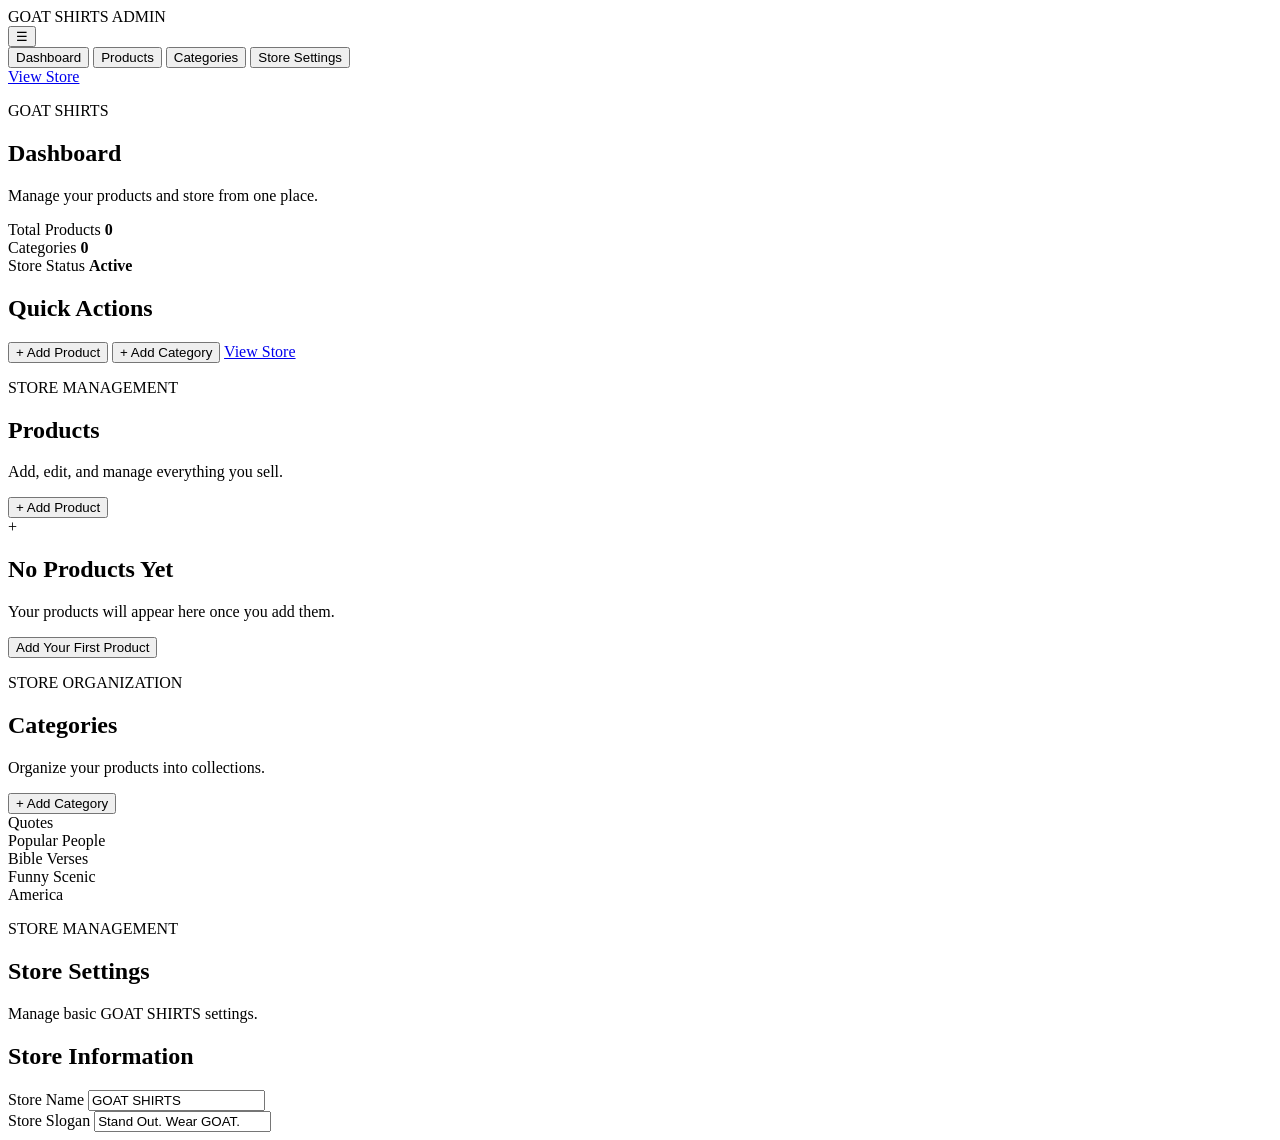
==== admin.html @ afde9be7 "Create admin.html" ====
<!DOCTYPE html>
<html lang="en">
<head>
    <meta charset="UTF-8">
    <meta name="viewport" content="width=device-width, initial-scale=1.0">

    <title>Admin | GOAT SHIRTS</title>

    <link rel="stylesheet" href="admin.css">
</head>

<body>

    <!-- ADMIN HEADER -->
    <header class="admin-header">

        <div class="admin-logo">
            GOAT SHIRTS
            <span>ADMIN</span>
        </div>

        <button class="menu-button" id="menuButton">
            ☰
        </button>

    </header>


    <!-- ADMIN LAYOUT -->
    <div class="admin-layout">

        <!-- SIDEBAR -->
        <aside class="sidebar" id="sidebar">

            <nav>

                <button class="nav-item active" data-section="dashboard">
                    Dashboard
                </button>

                <button class="nav-item" data-section="products">
                    Products
                </button>

                <button class="nav-item" data-section="categories">
                    Categories
                </button>

                <button class="nav-item" data-section="settings">
                    Store Settings
                </button>

            </nav>

            <div class="sidebar-bottom">
                <a href="index.html">
                    View Store
                </a>
            </div>

        </aside>


        <!-- MAIN CONTENT -->
        <main class="admin-content">


            <!-- DASHBOARD -->
            <section id="dashboard" class="admin-section active">

                <div class="section-heading">
                    <div>
                        <p class="eyebrow">GOAT SHIRTS</p>
                        <h1>Dashboard</h1>
                        <p>
                            Manage your products and store from one place.
                        </p>
                    </div>
                </div>


                <!-- STAT CARDS -->
                <div class="stats-grid">

                    <div class="stat-card">
                        <span>Total Products</span>
                        <strong id="totalProducts">
                            0
                        </strong>
                    </div>

                    <div class="stat-card">
                        <span>Categories</span>
                        <strong id="totalCategories">
                            0
                        </strong>
                    </div>

                    <div class="stat-card">
                        <span>Store Status</span>
                        <strong class="status">
                            Active
                        </strong>
                    </div>

                </div>


                <!-- QUICK ACTIONS -->
                <div class="admin-card">

                    <h2>Quick Actions</h2>

                    <div class="quick-actions">

                        <button
                            class="action-button"
                            data-section-button="products">
                            + Add Product
                        </button>

                        <button
                            class="action-button"
                            data-section-button="categories">
                            + Add Category
                        </button>

                        <a
                            href="index.html"
                            class="action-button secondary">
                            View Store
                        </a>

                    </div>

                </div>

            </section>


            <!-- PRODUCTS -->
            <section id="products" class="admin-section">

                <div class="section-heading">

                    <div>
                        <p class="eyebrow">STORE MANAGEMENT</p>
                        <h1>Products</h1>
                        <p>
                            Add, edit, and manage everything you sell.
                        </p>
                    </div>

                    <button
                        class="primary-button"
                        id="addProductButton">
                        + Add Product
                    </button>

                </div>


                <div class="admin-card">

                    <div class="empty-state">

                        <div class="empty-icon">
                            +
                        </div>

                        <h2>No Products Yet</h2>

                        <p>
                            Your products will appear here once you
                            add them.
                        </p>

                        <button
                            class="primary-button"
                            id="emptyAddProductButton">
                            Add Your First Product
                        </button>

                    </div>

                </div>

            </section>


            <!-- CATEGORIES -->
            <section id="categories" class="admin-section">

                <div class="section-heading">

                    <div>
                        <p class="eyebrow">STORE ORGANIZATION</p>
                        <h1>Categories</h1>
                        <p>
                            Organize your products into collections.
                        </p>
                    </div>

                    <button
                        class="primary-button">
                        + Add Category
                    </button>

                </div>


                <div class="admin-card">

                    <div class="category-list">

                        <div class="category-item">
                            <span>Quotes</span>
                        </div>

                        <div class="category-item">
                            <span>Popular People</span>
                        </div>

                        <div class="category-item">
                            <span>Bible Verses</span>
                        </div>

                        <div class="category-item">
                            <span>Funny Scenic</span>
                        </div>

                        <div class="category-item">
                            <span>America</span>
                        </div>

                    </div>

                </div>

            </section>


            <!-- SETTINGS -->
            <section id="settings" class="admin-section">

                <div class="section-heading">

                    <div>
                        <p class="eyebrow">STORE MANAGEMENT</p>
                        <h1>Store Settings</h1>
                        <p>
                            Manage basic GOAT SHIRTS settings.
                        </p>
                    </div>

                </div>


                <div class="admin-card">

                    <h2>Store Information</h2>

                    <div class="form-group">

                        <label for="storeName">
                            Store Name
                        </label>

                        <input
                            type="text"
                            id="storeName"
                            value="GOAT SHIRTS">

                    </div>


                    <div class="form-group">

                        <label for="storeSlogan">
                            Store Slogan
                        </label>

                        <input
                            type="text"
                            id="storeSlogan"
                            value="Stand Out. Wear GOAT.">

                    </div>

                </div>

            </section>


        </main>

    </div>


    <script src="admin.js"></script>

</body>
</html>
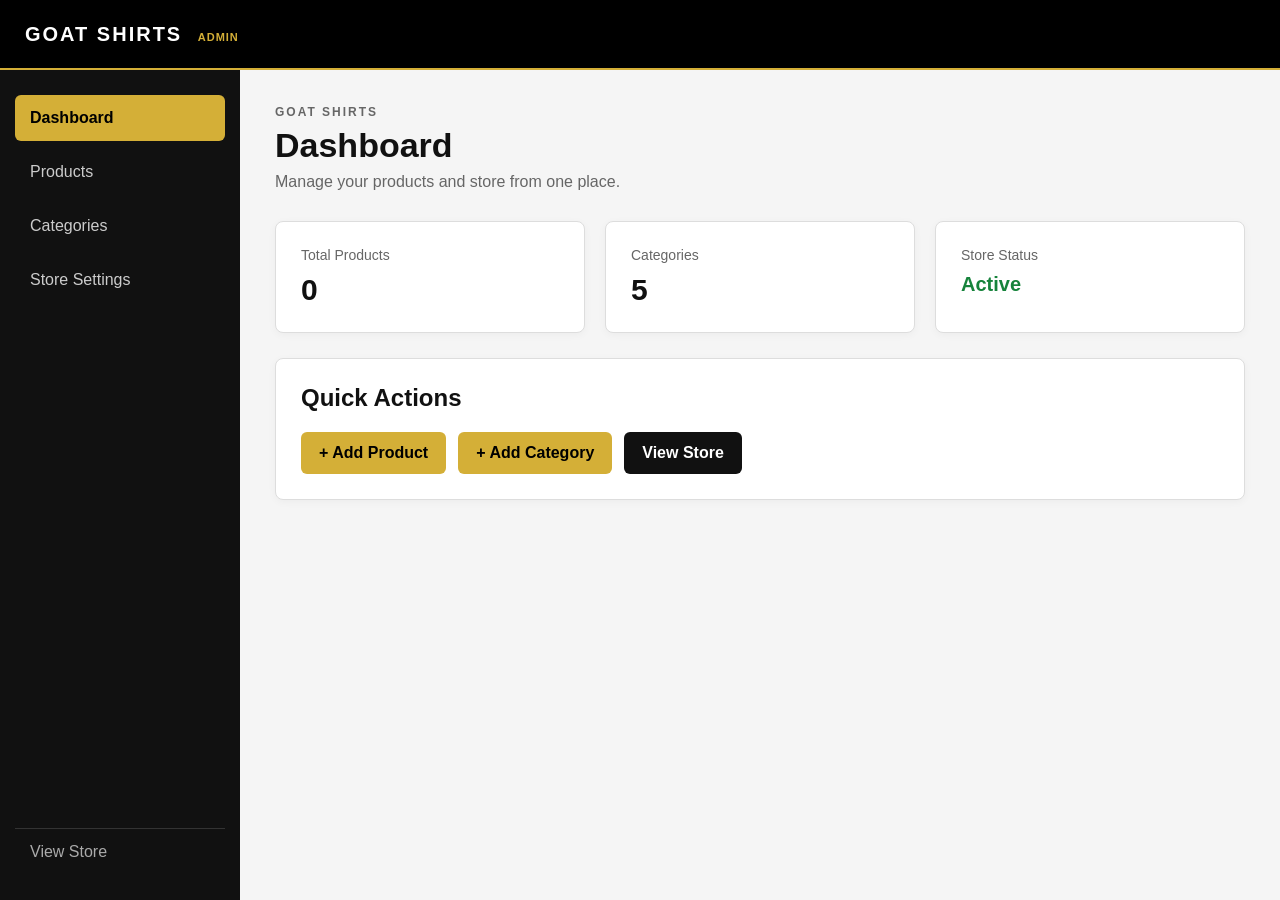
==== commit 942d1030: "Create admin.html" ====
--- a/admin.html
+++ b/admin.html
@@ -1,166 +1,585 @@
 <!DOCTYPE html>
 <html lang="en">
+
 <head>
+
     <meta charset="UTF-8">
-    <meta name="viewport" content="width=device-width, initial-scale=1.0">
+
+    <meta
+        name="viewport"
+        content="width=device-width, initial-scale=1.0"
+    >
 
     <title>Admin | GOAT SHIRTS</title>
 
-    <link rel="stylesheet" href="admin.css">
+    <link
+        rel="stylesheet"
+        href="admin.css"
+    >
+
 </head>
 
+
 <body>
 
-    <!-- ADMIN HEADER -->
-    <header class="admin-header">
-
-        <div class="admin-logo">
-            GOAT SHIRTS
-            <span>ADMIN</span>
+
+<!-- =========================================
+     ADMIN HEADER
+========================================= -->
+
+<header class="admin-header">
+
+    <div class="admin-logo">
+
+        GOAT SHIRTS
+
+        <span>ADMIN</span>
+
+    </div>
+
+
+    <button
+        class="menu-button"
+        id="menuButton"
+    >
+        ☰
+    </button>
+
+</header>
+
+
+
+<!-- =========================================
+     ADMIN LAYOUT
+========================================= -->
+
+<div class="admin-layout">
+
+
+    <!-- SIDEBAR -->
+
+    <aside
+        class="sidebar"
+        id="sidebar"
+    >
+
+        <nav>
+
+            <button
+                class="nav-item active"
+                data-section="dashboard"
+            >
+                Dashboard
+            </button>
+
+
+            <button
+                class="nav-item"
+                data-section="products"
+            >
+                Products
+            </button>
+
+
+            <button
+                class="nav-item"
+                data-section="categories"
+            >
+                Categories
+            </button>
+
+
+            <button
+                class="nav-item"
+                data-section="settings"
+            >
+                Store Settings
+            </button>
+
+        </nav>
+
+
+        <div class="sidebar-bottom">
+
+            <a href="index.html">
+                View Store
+            </a>
+
         </div>
 
-        <button class="menu-button" id="menuButton">
-            ☰
-        </button>
-
-    </header>
-
-
-    <!-- ADMIN LAYOUT -->
-    <div class="admin-layout">
-
-        <!-- SIDEBAR -->
-        <aside class="sidebar" id="sidebar">
-
-            <nav>
-
-                <button class="nav-item active" data-section="dashboard">
-                    Dashboard
-                </button>
-
-                <button class="nav-item" data-section="products">
-                    Products
-                </button>
-
-                <button class="nav-item" data-section="categories">
-                    Categories
-                </button>
-
-                <button class="nav-item" data-section="settings">
-                    Store Settings
-                </button>
-
-            </nav>
-
-            <div class="sidebar-bottom">
-                <a href="index.html">
-                    View Store
-                </a>
-            </div>
-
-        </aside>
-
-
-        <!-- MAIN CONTENT -->
-        <main class="admin-content">
-
-
-            <!-- DASHBOARD -->
-            <section id="dashboard" class="admin-section active">
-
-                <div class="section-heading">
-                    <div>
-                        <p class="eyebrow">GOAT SHIRTS</p>
-                        <h1>Dashboard</h1>
-                        <p>
-                            Manage your products and store from one place.
-                        </p>
-                    </div>
-                </div>
-
-
-                <!-- STAT CARDS -->
-                <div class="stats-grid">
-
-                    <div class="stat-card">
-                        <span>Total Products</span>
-                        <strong id="totalProducts">
-                            0
-                        </strong>
-                    </div>
-
-                    <div class="stat-card">
-                        <span>Categories</span>
-                        <strong id="totalCategories">
-                            0
-                        </strong>
-                    </div>
-
-                    <div class="stat-card">
-                        <span>Store Status</span>
-                        <strong class="status">
-                            Active
-                        </strong>
-                    </div>
-
-                </div>
-
-
-                <!-- QUICK ACTIONS -->
-                <div class="admin-card">
-
-                    <h2>Quick Actions</h2>
-
-                    <div class="quick-actions">
-
-                        <button
-                            class="action-button"
-                            data-section-button="products">
-                            + Add Product
-                        </button>
-
-                        <button
-                            class="action-button"
-                            data-section-button="categories">
-                            + Add Category
-                        </button>
-
-                        <a
-                            href="index.html"
-                            class="action-button secondary">
-                            View Store
-                        </a>
-
-                    </div>
-
-                </div>
-
-            </section>
-
-
-            <!-- PRODUCTS -->
-            <section id="products" class="admin-section">
-
-                <div class="section-heading">
-
-                    <div>
-                        <p class="eyebrow">STORE MANAGEMENT</p>
-                        <h1>Products</h1>
-                        <p>
-                            Add, edit, and manage everything you sell.
-                        </p>
-                    </div>
+    </aside>
+
+
+
+    <!-- =====================================
+         MAIN CONTENT
+    ====================================== -->
+
+    <main class="admin-content">
+
+
+
+        <!-- =================================
+             DASHBOARD
+        ================================== -->
+
+        <section
+            id="dashboard"
+            class="admin-section active"
+        >
+
+            <div class="section-heading">
+
+                <div>
+
+                    <p class="eyebrow">
+                        GOAT SHIRTS
+                    </p>
+
+                    <h1>
+                        Dashboard
+                    </h1>
+
+                    <p>
+                        Manage your products and store
+                        from one place.
+                    </p>
+
+                </div>
+
+            </div>
+
+
+
+            <!-- STAT CARDS -->
+
+            <div class="stats-grid">
+
+
+                <div class="stat-card">
+
+                    <span>
+                        Total Products
+                    </span>
+
+                    <strong id="totalProducts">
+                        0
+                    </strong>
+
+                </div>
+
+
+                <div class="stat-card">
+
+                    <span>
+                        Categories
+                    </span>
+
+                    <strong id="totalCategories">
+                        0
+                    </strong>
+
+                </div>
+
+
+                <div class="stat-card">
+
+                    <span>
+                        Store Status
+                    </span>
+
+                    <strong class="status">
+                        Active
+                    </strong>
+
+                </div>
+
+
+            </div>
+
+
+
+            <!-- QUICK ACTIONS -->
+
+            <div class="admin-card">
+
+                <h2>
+                    Quick Actions
+                </h2>
+
+
+                <div class="quick-actions">
+
 
                     <button
-                        class="primary-button"
-                        id="addProductButton">
+                        class="action-button"
+                        data-section-button="products"
+                    >
                         + Add Product
                     </button>
 
-                </div>
-
-
-                <div class="admin-card">
+
+                    <button
+                        class="action-button"
+                        data-section-button="categories"
+                    >
+                        + Add Category
+                    </button>
+
+
+                    <a
+                        href="index.html"
+                        class="action-button secondary"
+                    >
+                        View Store
+                    </a>
+
+
+                </div>
+
+            </div>
+
+        </section>
+
+
+
+        <!-- =================================
+             PRODUCTS
+        ================================== -->
+
+        <section
+            id="products"
+            class="admin-section"
+        >
+
+
+            <div class="section-heading">
+
+                <div>
+
+                    <p class="eyebrow">
+                        STORE MANAGEMENT
+                    </p>
+
+                    <h1>
+                        Products
+                    </h1>
+
+                    <p>
+                        Add and manage everything
+                        you sell.
+                    </p>
+
+                </div>
+
+
+                <button
+                    class="primary-button"
+                    id="addProductButton"
+                >
+                    + Add Product
+                </button>
+
+            </div>
+
+
+
+            <!-- PRODUCT CREATOR -->
+
+            <div
+                class="admin-card"
+                id="productCreator"
+            >
+
+                <h2>
+                    Add Product
+                </h2>
+
+
+                <p class="form-description">
+                    Create a new product for your store.
+                </p>
+
+
+
+                <!-- PRODUCT NAME -->
+
+                <div class="form-group">
+
+                    <label for="productName">
+                        Product Name
+                    </label>
+
+                    <input
+                        type="text"
+                        id="productName"
+                        placeholder="Example: Sunday Drive"
+                    >
+
+                </div>
+
+
+
+                <!-- PRODUCT TYPE -->
+
+                <div class="form-group">
+
+                    <label for="productType">
+                        Product Type
+                    </label>
+
+                    <select id="productType">
+
+                        <option value="Shirt">
+                            Shirt
+                        </option>
+
+                        <option value="Hoodie">
+                            Hoodie
+                        </option>
+
+                        <option value="Sweatshirt">
+                            Sweatshirt
+                        </option>
+
+                        <option value="Hat">
+                            Hat
+                        </option>
+
+                        <option value="Mug">
+                            Mug
+                        </option>
+
+                        <option value="Bag">
+                            Bag
+                        </option>
+
+                        <option value="Poster">
+                            Poster
+                        </option>
+
+                        <option value="Phone Case">
+                            Phone Case
+                        </option>
+
+                        <option value="Socks">
+                            Socks
+                        </option>
+
+                        <option value="Other">
+                            Other
+                        </option>
+
+                    </select>
+
+                </div>
+
+
+
+                <!-- PRICE -->
+
+                <div class="form-group">
+
+                    <label for="productPrice">
+                        Price
+                    </label>
+
+                    <input
+                        type="number"
+                        id="productPrice"
+                        placeholder="24.99"
+                        step="0.01"
+                        min="0"
+                    >
+
+                </div>
+
+
+
+                <!-- CATEGORY -->
+
+                <div class="form-group">
+
+                    <label for="productCategory">
+                        Category
+                    </label>
+
+                    <select id="productCategory">
+
+                        <option value="Quotes">
+                            Quotes
+                        </option>
+
+                        <option value="Popular People">
+                            Popular People
+                        </option>
+
+                        <option value="Bible Verses">
+                            Bible Verses
+                        </option>
+
+                        <option value="Funny Scenic">
+                            Funny Scenic
+                        </option>
+
+                        <option value="America">
+                            America
+                        </option>
+
+                    </select>
+
+                </div>
+
+
+
+                <!-- DESCRIPTION -->
+
+                <div class="form-group">
+
+                    <label for="productDescription">
+                        Description
+                    </label>
+
+                    <textarea
+                        id="productDescription"
+                        placeholder="Describe your product..."
+                        rows="5"
+                    ></textarea>
+
+                </div>
+
+
+
+                <!-- FRONT IMAGE -->
+
+                <div class="form-group">
+
+                    <label for="productFrontImage">
+                        Front Image
+                    </label>
+
+                    <input
+                        type="text"
+                        id="productFrontImage"
+                        placeholder="images/product-front.jpg"
+                    >
+
+                    <small>
+                        Enter the image file path for now.
+                    </small>
+
+                </div>
+
+
+
+                <!-- BACK IMAGE -->
+
+                <div class="form-group">
+
+                    <label for="productBackImage">
+                        Back Image
+                    </label>
+
+                    <input
+                        type="text"
+                        id="productBackImage"
+                        placeholder="images/product-back.jpg"
+                    >
+
+                    <small>
+                        Optional for products that
+                        don't have a back view.
+                    </small>
+
+                </div>
+
+
+
+                <!-- SIZES -->
+
+                <div class="form-group">
+
+                    <label for="productSizes">
+                        Sizes
+                    </label>
+
+                    <input
+                        type="text"
+                        id="productSizes"
+                        placeholder="S, M, L, XL, 2XL"
+                    >
+
+                    <small>
+                        Separate sizes with commas.
+                    </small>
+
+                </div>
+
+
+
+                <!-- COLORS -->
+
+                <div class="form-group">
+
+                    <label for="productColors">
+                        Colors
+                    </label>
+
+                    <input
+                        type="text"
+                        id="productColors"
+                        placeholder="Black, White, Gold"
+                    >
+
+                    <small>
+                        Separate colors with commas.
+                    </small>
+
+                </div>
+
+
+
+                <!-- SAVE -->
+
+                <div class="form-actions">
+
+                    <button
+                        type="button"
+                        class="primary-button"
+                        id="saveProductButton"
+                    >
+                        Save Product
+                    </button>
+
+
+                    <button
+                        type="button"
+                        class="secondary-button"
+                        id="cancelProductButton"
+                    >
+                        Cancel
+                    </button>
+
+                </div>
+
+
+            </div>
+
+
+
+            <!-- PRODUCT LIST -->
+
+            <div
+                class="admin-card"
+                id="productListCard"
+            >
+
+                <h2>
+                    Your Products
+                </h2>
+
+
+                <div id="productList">
 
                     <div class="empty-state">
 
@@ -168,136 +587,151 @@
                             +
                         </div>
 
-                        <h2>No Products Yet</h2>
+                        <h2>
+                            No Products Yet
+                        </h2>
 
                         <p>
-                            Your products will appear here once you
-                            add them.
+                            Add your first product above.
                         </p>
 
-                        <button
-                            class="primary-button"
-                            id="emptyAddProductButton">
-                            Add Your First Product
-                        </button>
-
                     </div>
 
                 </div>
 
-            </section>
-
-
-            <!-- CATEGORIES -->
-            <section id="categories" class="admin-section">
-
-                <div class="section-heading">
-
-                    <div>
-                        <p class="eyebrow">STORE ORGANIZATION</p>
-                        <h1>Categories</h1>
-                        <p>
-                            Organize your products into collections.
-                        </p>
-                    </div>
-
-                    <button
-                        class="primary-button">
-                        + Add Category
-                    </button>
-
-                </div>
-
-
-                <div class="admin-card">
-
-                    <div class="category-list">
-
-                        <div class="category-item">
-                            <span>Quotes</span>
-                        </div>
-
-                        <div class="category-item">
-                            <span>Popular People</span>
-                        </div>
-
-                        <div class="category-item">
-                            <span>Bible Verses</span>
-                        </div>
-
-                        <div class="category-item">
-                            <span>Funny Scenic</span>
-                        </div>
-
-                        <div class="category-item">
-                            <span>America</span>
-                        </div>
-
-                    </div>
-
-                </div>
-
-            </section>
-
-
-            <!-- SETTINGS -->
-            <section id="settings" class="admin-section">
-
-                <div class="section-heading">
-
-                    <div>
-                        <p class="eyebrow">STORE MANAGEMENT</p>
-                        <h1>Store Settings</h1>
-                        <p>
-                            Manage basic GOAT SHIRTS settings.
-                        </p>
-                    </div>
-
-                </div>
-
-
-                <div class="admin-card">
-
-                    <h2>Store Information</h2>
-
-                    <div class="form-group">
-
-                        <label for="storeName">
-                            Store Name
-                        </label>
-
-                        <input
-                            type="text"
-                            id="storeName"
-                            value="GOAT SHIRTS">
-
-                    </div>
-
-
-                    <div class="form-group">
-
-                        <label for="storeSlogan">
-                            Store Slogan
-                        </label>
-
-                        <input
-                            type="text"
-                            id="storeSlogan"
-                            value="Stand Out. Wear GOAT.">
-
-                    </div>
-
-                </div>
-
-            </section>
-
-
-        </main>
-
-    </div>
-
-
-    <script src="admin.js"></script>
+            </div>
+
+
+        </section>
+
+
+
+        <!-- =================================
+             CATEGORIES
+        ================================== -->
+
+        <section
+            id="categories"
+            class="admin-section"
+        >
+
+            <div class="section-heading">
+
+                <div>
+
+                    <p class="eyebrow">
+                        STORE ORGANIZATION
+                    </p>
+
+                    <h1>
+                        Categories
+                    </h1>
+
+                    <p>
+                        Organize your products
+                        into collections.
+                    </p>
+
+                </div>
+
+            </div>
+
+
+            <div class="admin-card">
+
+                <div
+                    class="category-list"
+                    id="categoryList"
+                >
+
+                </div>
+
+            </div>
+
+        </section>
+
+
+
+        <!-- =================================
+             SETTINGS
+        ================================== -->
+
+        <section
+            id="settings"
+            class="admin-section"
+        >
+
+            <div class="section-heading">
+
+                <div>
+
+                    <p class="eyebrow">
+                        STORE MANAGEMENT
+                    </p>
+
+                    <h1>
+                        Store Settings
+                    </h1>
+
+                    <p>
+                        Manage basic GOAT SHIRTS
+                        settings.
+                    </p>
+
+                </div>
+
+            </div>
+
+
+            <div class="admin-card">
+
+                <h2>
+                    Store Information
+                </h2>
+
+
+                <div class="form-group">
+
+                    <label for="storeName">
+                        Store Name
+                    </label>
+
+                    <input
+                        type="text"
+                        id="storeName"
+                        value="GOAT SHIRTS"
+                    >
+
+                </div>
+
+
+                <div class="form-group">
+
+                    <label for="storeSlogan">
+                        Store Slogan
+                    </label>
+
+                    <input
+                        type="text"
+                        id="storeSlogan"
+                        value="Stand Out. Wear GOAT."
+                    >
+
+                </div>
+
+            </div>
+
+        </section>
+
+
+    </main>
+
+</div>
+
+
+
+<script src="admin.js"></script>
 
 </body>
+
 </html>
--- a/admin.css
+++ b/admin.css
@@ -0,0 +1,540 @@
+/* =========================================
+   GOAT SHIRTS ADMIN
+   ADMIN.CSS
+========================================= */
+
+
+/* =========================================
+   BASIC RESET
+========================================= */
+
+* {
+    margin: 0;
+    padding: 0;
+    box-sizing: border-box;
+}
+
+body {
+    font-family: Arial, sans-serif;
+    background: #f5f5f5;
+    color: #111;
+    min-height: 100vh;
+}
+
+button,
+input {
+    font: inherit;
+}
+
+
+/* =========================================
+   ADMIN HEADER
+========================================= */
+
+.admin-header {
+    height: 70px;
+    background: #000;
+    color: #fff;
+
+    display: flex;
+    align-items: center;
+    justify-content: space-between;
+
+    padding: 0 25px;
+
+    border-bottom: 2px solid #d4af37;
+}
+
+.admin-logo {
+    font-size: 20px;
+    font-weight: bold;
+    letter-spacing: 2px;
+}
+
+.admin-logo span {
+    color: #d4af37;
+    font-size: 11px;
+    letter-spacing: 1px;
+    margin-left: 8px;
+}
+
+.menu-button {
+    display: none;
+
+    background: none;
+    border: none;
+    color: white;
+
+    font-size: 26px;
+    cursor: pointer;
+}
+
+
+/* =========================================
+   ADMIN LAYOUT
+========================================= */
+
+.admin-layout {
+    display: flex;
+    min-height: calc(100vh - 70px);
+}
+
+
+/* =========================================
+   SIDEBAR
+========================================= */
+
+.sidebar {
+    width: 240px;
+    background: #111;
+    color: white;
+
+    display: flex;
+    flex-direction: column;
+    justify-content: space-between;
+
+    padding: 25px 15px;
+}
+
+.sidebar nav {
+    display: flex;
+    flex-direction: column;
+    gap: 8px;
+}
+
+.nav-item {
+    width: 100%;
+
+    padding: 14px 15px;
+
+    background: transparent;
+    border: none;
+
+    color: #ccc;
+
+    text-align: left;
+
+    border-radius: 6px;
+
+    cursor: pointer;
+
+    transition: 0.2s;
+}
+
+.nav-item:hover {
+    background: #222;
+    color: white;
+}
+
+.nav-item.active {
+    background: #d4af37;
+    color: #000;
+    font-weight: bold;
+}
+
+.sidebar-bottom {
+    padding-top: 20px;
+}
+
+.sidebar-bottom a {
+    display: block;
+
+    color: #aaa;
+    text-decoration: none;
+
+    padding: 14px 15px;
+
+    border-top: 1px solid #333;
+}
+
+.sidebar-bottom a:hover {
+    color: #d4af37;
+}
+
+
+/* =========================================
+   MAIN CONTENT
+========================================= */
+
+.admin-content {
+    flex: 1;
+    padding: 35px;
+    max-width: 1400px;
+}
+
+.admin-section {
+    display: none;
+}
+
+.admin-section.active {
+    display: block;
+}
+
+
+/* =========================================
+   SECTION HEADINGS
+========================================= */
+
+.section-heading {
+    display: flex;
+    align-items: center;
+    justify-content: space-between;
+
+    gap: 20px;
+
+    margin-bottom: 30px;
+}
+
+.eyebrow {
+    color: #b08d20;
+
+    font-size: 12px;
+    font-weight: bold;
+
+    letter-spacing: 2px;
+
+    margin-bottom: 7px;
+}
+
+.section-heading h1 {
+    font-size: 34px;
+    margin-bottom: 8px;
+}
+
+.section-heading p {
+    color: #666;
+}
+
+
+/* =========================================
+   STAT CARDS
+========================================= */
+
+.stats-grid {
+    display: grid;
+
+    grid-template-columns:
+        repeat(3, minmax(0, 1fr));
+
+    gap: 20px;
+
+    margin-bottom: 25px;
+}
+
+.stat-card {
+    background: white;
+
+    padding: 25px;
+
+    border-radius: 8px;
+
+    border: 1px solid #ddd;
+
+    box-shadow:
+        0 2px 8px rgba(0, 0, 0, 0.04);
+
+    display: flex;
+    flex-direction: column;
+
+    gap: 10px;
+}
+
+.stat-card span {
+    color: #666;
+
+    font-size: 14px;
+}
+
+.stat-card strong {
+    font-size: 30px;
+}
+
+.stat-card .status {
+    color: #16833b;
+    font-size: 20px;
+}
+
+
+/* =========================================
+   ADMIN CARDS
+========================================= */
+
+.admin-card {
+    background: white;
+
+    border: 1px solid #ddd;
+
+    border-radius: 8px;
+
+    padding: 25px;
+
+    margin-bottom: 25px;
+
+    box-shadow:
+        0 2px 8px rgba(0, 0, 0, 0.04);
+}
+
+.admin-card h2 {
+    margin-bottom: 20px;
+}
+
+
+/* =========================================
+   QUICK ACTIONS
+========================================= */
+
+.quick-actions {
+    display: flex;
+
+    flex-wrap: wrap;
+
+    gap: 12px;
+}
+
+.action-button,
+.primary-button {
+    display: inline-flex;
+
+    align-items: center;
+    justify-content: center;
+
+    padding: 12px 18px;
+
+    border-radius: 6px;
+
+    border: none;
+
+    cursor: pointer;
+
+    text-decoration: none;
+
+    font-weight: bold;
+
+    transition: 0.2s;
+}
+
+.primary-button,
+.action-button {
+    background: #d4af37;
+    color: #000;
+}
+
+.primary-button:hover,
+.action-button:hover {
+    background: #b99524;
+}
+
+.action-button.secondary {
+    background: #111;
+    color: white;
+}
+
+.action-button.secondary:hover {
+    background: #333;
+}
+
+
+/* =========================================
+   EMPTY STATE
+========================================= */
+
+.empty-state {
+    text-align: center;
+
+    padding: 60px 20px;
+}
+
+.empty-icon {
+    width: 55px;
+    height: 55px;
+
+    margin: 0 auto 20px;
+
+    border-radius: 50%;
+
+    background: #d4af37;
+    color: #000;
+
+    display: flex;
+
+    align-items: center;
+    justify-content: center;
+
+    font-size: 28px;
+    font-weight: bold;
+}
+
+.empty-state h2 {
+    margin-bottom: 10px;
+}
+
+.empty-state p {
+    color: #666;
+
+    margin-bottom: 20px;
+}
+
+
+/* =========================================
+   CATEGORY LIST
+========================================= */
+
+.category-list {
+    display: flex;
+    flex-direction: column;
+
+    gap: 10px;
+}
+
+.category-item {
+    padding: 16px;
+
+    background: #f7f7f7;
+
+    border: 1px solid #ddd;
+
+    border-radius: 6px;
+
+    font-weight: bold;
+}
+
+
+/* =========================================
+   FORM ELEMENTS
+========================================= */
+
+.form-group {
+    display: flex;
+    flex-direction: column;
+
+    gap: 8px;
+
+    margin-bottom: 20px;
+}
+
+.form-group label {
+    font-weight: bold;
+
+    font-size: 14px;
+}
+
+.form-group input {
+    width: 100%;
+
+    padding: 12px 14px;
+
+    border: 1px solid #ccc;
+
+    border-radius: 6px;
+
+    outline: none;
+}
+
+.form-group input:focus {
+    border-color: #d4af37;
+
+    box-shadow:
+        0 0 0 2px rgba(212, 175, 55, 0.15);
+}
+
+
+/* =========================================
+   TABLET
+========================================= */
+
+@media (max-width: 900px) {
+
+    .sidebar {
+        width: 210px;
+    }
+
+    .admin-content {
+        padding: 25px;
+    }
+
+    .stats-grid {
+        grid-template-columns: 1fr;
+    }
+
+}
+
+
+/* =========================================
+   MOBILE
+========================================= */
+
+@media (max-width: 700px) {
+
+    .admin-header {
+        height: 65px;
+
+        padding: 0 18px;
+    }
+
+    .admin-logo {
+        font-size: 17px;
+    }
+
+    .menu-button {
+        display: block;
+    }
+
+    .admin-layout {
+        position: relative;
+    }
+
+    .sidebar {
+        position: fixed;
+
+        top: 65px;
+        left: 0;
+
+        width: 100%;
+
+        height: calc(100vh - 65px);
+
+        z-index: 100;
+
+        transform: translateX(-100%);
+
+        transition: transform 0.25s ease;
+    }
+
+    .sidebar.open {
+        transform: translateX(0);
+    }
+
+    .admin-content {
+        width: 100%;
+
+        padding: 22px 16px;
+    }
+
+    .section-heading {
+        align-items: flex-start;
+
+        flex-direction: column;
+    }
+
+    .section-heading h1 {
+        font-size: 28px;
+    }
+
+    .stats-grid {
+        grid-template-columns: 1fr;
+    }
+
+    .quick-actions {
+        flex-direction: column;
+    }
+
+    .action-button,
+    .primary-button {
+        width: 100%;
+    }
+
+    .admin-card {
+        padding: 20px;
+    }
+
+}
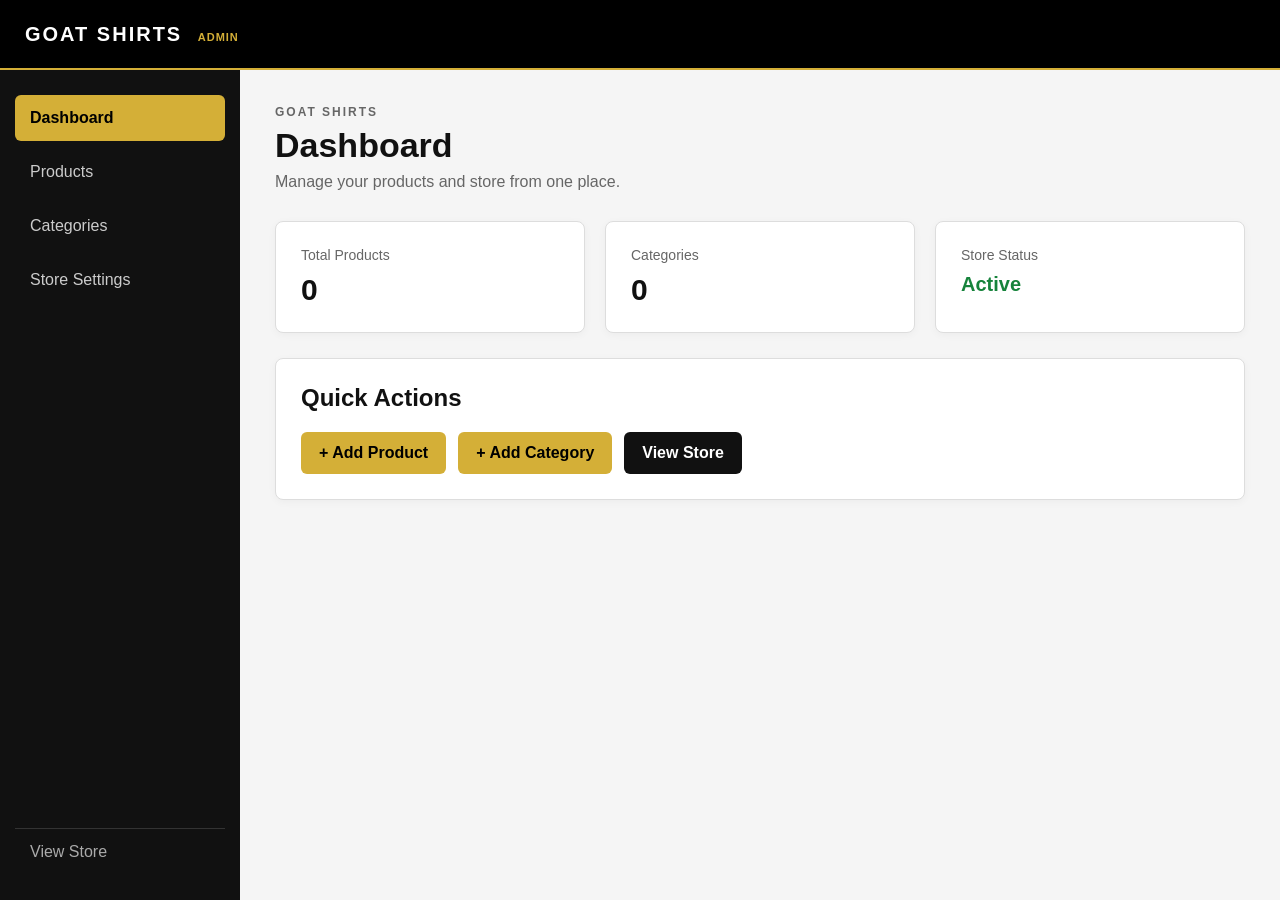
==== commit cbbd03a6: "Update admin.html" ====
--- a/admin.html
+++ b/admin.html
@@ -458,15 +458,20 @@
                         Front Image
                     </label>
 
-                    <input
-                        type="text"
-                        id="productFrontImage"
-                        placeholder="images/product-front.jpg"
-                    >
-
-                    <small>
-                        Enter the image file path for now.
-                    </small>
+                <input
+    type="file"
+    id="productFrontImage"
+    accept="image/*"
+>
+
+<small>
+    Choose a front image from your device.
+</small>
+
+<div
+    id="frontImagePreview"
+    class="image-preview"
+></div>   
 
                 </div>
 
@@ -480,16 +485,20 @@
                         Back Image
                     </label>
 
-                    <input
-                        type="text"
-                        id="productBackImage"
-                        placeholder="images/product-back.jpg"
-                    >
-
-                    <small>
-                        Optional for products that
-                        don't have a back view.
-                    </small>
+                  <input
+    type="file"
+    id="productBackImage"
+    accept="image/*"
+>
+
+<small>
+    Optional. Choose a back image from your device.
+</small>
+
+<div
+    id="backImagePreview"
+    class="image-preview"
+></div>
 
                 </div>
 
@@ -601,57 +610,147 @@
 
             </div>
 
-
-        </section>
-
-
-
-        <!-- =================================
-             CATEGORIES
-        ================================== -->
-
-        <section
-            id="categories"
-            class="admin-section"
+</section>
+
+<!-- =================================
+     CATEGORIES
+================================== -->
+
+<section
+    id="categories"
+    class="admin-section"
+>
+
+    <div class="section-heading">
+
+        <div>
+
+            <p class="eyebrow">
+                STORE ORGANIZATION
+            </p>
+
+            <h1>
+                Categories
+            </h1>
+
+            <p>
+                Create and organize your product categories.
+            </p>
+
+        </div>
+
+    </div>
+
+
+    <!-- ADD CATEGORY -->
+
+    <div class="admin-card">
+
+        <h2>
+            Add Category
+        </h2>
+
+        <p class="form-description">
+            Create a category for your products.
+        </p>
+
+
+        <div class="form-group">
+
+            <label for="categoryName">
+                Category Name
+            </label>
+
+            <input
+                type="text"
+                id="categoryName"
+                placeholder="Example: Summer Collection"
+            >
+
+        </div>
+<div class="form-group">
+
+    <label for="categoryProductType">
+        Product Type
+    </label>
+
+    <select id="categoryProductType">
+
+        <option value="Shirt">
+            Shirt
+        </option>
+
+        <option value="Hoodie">
+            Hoodie
+        </option>
+
+        <option value="Sweatshirt">
+            Sweatshirt
+        </option>
+
+        <option value="Hat">
+            Hat
+        </option>
+
+        <option value="Mug">
+            Mug
+        </option>
+
+        <option value="Bag">
+            Bag
+        </option>
+
+        <option value="Poster">
+            Poster
+        </option>
+
+        <option value="Phone Case">
+            Phone Case
+        </option>
+
+        <option value="Socks">
+            Socks
+        </option>
+
+        <option value="Other">
+            Other
+        </option>
+
+    </select>
+
+</div>
+
+        <button
+            type="button"
+            class="primary-button"
+            id="addCategoryButton"
         >
-
-            <div class="section-heading">
-
-                <div>
-
-                    <p class="eyebrow">
-                        STORE ORGANIZATION
-                    </p>
-
-                    <h1>
-                        Categories
-                    </h1>
-
-                    <p>
-                        Organize your products
-                        into collections.
-                    </p>
-
-                </div>
-
-            </div>
-
-
-            <div class="admin-card">
-
-                <div
-                    class="category-list"
-                    id="categoryList"
-                >
-
-                </div>
-
-            </div>
-
-        </section>
-
-
-
+            Add Category
+        </button>
+
+    </div>
+
+
+    <!-- CATEGORY LIST -->
+
+    <div class="admin-card">
+
+        <h2>
+            Your Categories
+        </h2>
+
+
+        <div
+            class="category-list"
+            id="categoryList"
+        >
+
+        </div>
+
+    </div>
+
+</section>
+        
         <!-- =================================
              SETTINGS
         ================================== -->
--- a/admin.css
+++ b/admin.css
@@ -537,4 +537,163 @@
         padding: 20px;
     }
 
+}
+/* =========================================
+   PRODUCT CREATOR
+========================================= */
+
+.form-description {
+    color: #666;
+    margin-top: -10px;
+    margin-bottom: 25px;
+}
+
+.form-group select,
+.form-group textarea {
+    width: 100%;
+    padding: 12px 14px;
+
+    border: 1px solid #ccc;
+    border-radius: 6px;
+
+    background: white;
+
+    outline: none;
+}
+
+.form-group select:focus,
+.form-group textarea:focus {
+    border-color: #d4af37;
+
+    box-shadow:
+        0 0 0 2px rgba(212, 175, 55, 0.15);
+}
+
+.form-group textarea {
+    resize: vertical;
+}
+
+.form-group small {
+    color: #777;
+    font-size: 12px;
+}
+
+.form-actions {
+    display: flex;
+    gap: 12px;
+    margin-top: 25px;
+}
+
+.secondary-button {
+    padding: 12px 18px;
+
+    background: #111;
+    color: white;
+
+    border: none;
+    border-radius: 6px;
+
+    cursor: pointer;
+
+    font-weight: bold;
+}
+
+.secondary-button:hover {
+    background: #333;
+}
+/* =========================================
+   PRODUCT ADMIN LIST
+========================================= */
+
+.product-admin-list {
+    display: flex;
+    flex-direction: column;
+    gap: 12px;
+}
+
+.product-admin-item {
+    display: flex;
+    align-items: center;
+    justify-content: space-between;
+    gap: 20px;
+
+    padding: 18px;
+
+    background: #f8f8f8;
+
+    border: 1px solid #ddd;
+    border-radius: 8px;
+}
+
+.product-admin-info {
+    flex: 1;
+}
+
+.product-admin-info h3 {
+    margin-bottom: 6px;
+    font-size: 18px;
+}
+
+.product-admin-info p {
+    color: #666;
+    font-size: 14px;
+    margin-top: 4px;
+}
+
+.product-admin-actions {
+    display: flex;
+    gap: 8px;
+}
+
+.edit-button {
+    padding: 10px 15px;
+
+    background: #d4af37;
+    color: #000;
+
+    border: none;
+    border-radius: 6px;
+
+    cursor: pointer;
+
+    font-weight: bold;
+}
+
+.edit-button:hover {
+    background: #b99524;
+}
+
+.delete-button {
+    padding: 10px 15px;
+
+    background: #111;
+    color: white;
+
+    border: none;
+    border-radius: 6px;
+
+    cursor: pointer;
+
+    font-weight: bold;
+}
+
+.delete-button:hover {
+    background: #333;
+}
+
+@media (max-width: 700px) {
+
+    .product-admin-item {
+        flex-direction: column;
+        align-items: stretch;
+    }
+
+    .product-admin-actions {
+        width: 100%;
+    }
+
+    .product-admin-actions button {
+        flex: 1;
+    }
+
 }
